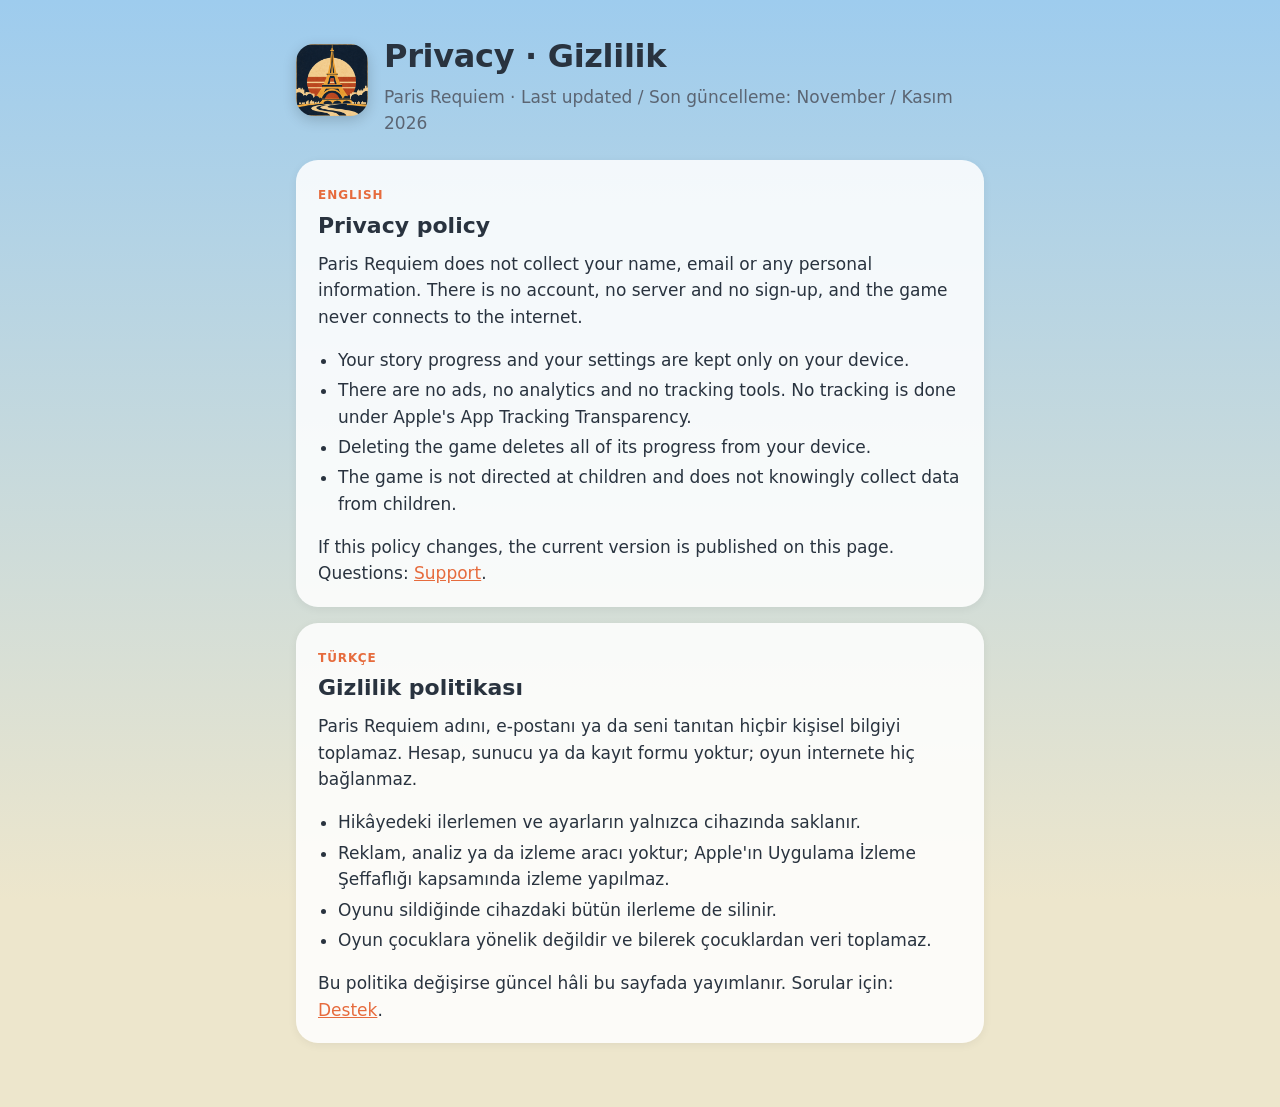
==== privacy.html @ 681c3aca "Site from Siren 8823e82" ====
<!doctype html>
<html lang="en">
<head>
  <meta charset="utf-8">
  <meta name="viewport" content="width=device-width, initial-scale=1">
  <title>Paris Requiem Privacy</title>
  <meta name="description" content="Paris Requiem privacy policy: no personal data is collected; the game works offline.">
  <link rel="icon" href="icon.png">
  <link rel="stylesheet" href="style.css">
</head>
<body>
<main>
  <header>
    <a href="./"><img src="icon.png" alt="Paris Requiem"></a>
    <div>
      <h1>Privacy · Gizlilik</h1>
      <p class="tagline">Paris Requiem · Last updated / Son güncelleme: November / Kasım 2026</p>
    </div>
  </header>
  <section class="card">
    <span class="lang">ENGLISH</span>
    <h2>Privacy policy</h2>
    <p>Paris Requiem does not collect your name, email or any personal information. There is no account,
      no server and no sign-up, and the game never connects to the internet.</p>
    <ul>
      <li>Your story progress and your settings are kept only on your device.</li>
      <li>There are no ads, no analytics and no tracking tools. No tracking is done under Apple's App Tracking Transparency.</li>
      <li>Deleting the game deletes all of its progress from your device.</li>
      <li>The game is not directed at children and does not knowingly collect data from children.</li>
    </ul>
    <p>If this policy changes, the current version is published on this page. Questions: <a href="support.html">Support</a>.</p>
  </section>
  <section class="card">
    <span class="lang">TÜRKÇE</span>
    <h2>Gizlilik politikası</h2>
    <p>Paris Requiem adını, e-postanı ya da seni tanıtan hiçbir kişisel bilgiyi toplamaz. Hesap, sunucu ya da
      kayıt formu yoktur; oyun internete hiç bağlanmaz.</p>
    <ul>
      <li>Hikâyedeki ilerlemen ve ayarların yalnızca cihazında saklanır.</li>
      <li>Reklam, analiz ya da izleme aracı yoktur; Apple'ın Uygulama İzleme Şeffaflığı kapsamında izleme yapılmaz.</li>
      <li>Oyunu sildiğinde cihazdaki bütün ilerleme de silinir.</li>
      <li>Oyun çocuklara yönelik değildir ve bilerek çocuklardan veri toplamaz.</li>
    </ul>
    <p>Bu politika değişirse güncel hâli bu sayfada yayımlanır. Sorular için: <a href="support.html">Destek</a>.</p>
  </section>
</main>
</body>
</html>
---- style.css ----
/* Makas — the game's little website (docs/AppStore.md): the sky of the
   game behind cards of plain text. */

:root {
  --sky-top: #9eccee;
  --sky-bottom: #ede6cc;
  --ink: #29333f;
  --soft: #5b6573;
  --card: rgba(255, 255, 255, 0.86);
  --accent: #e66b3d;
  --line: rgba(41, 51, 63, 0.12);
}

@media (prefers-color-scheme: dark) {
  :root {
    --sky-top: #1d2a3a;
    --sky-bottom: #2b2a26;
    --ink: #eef1f5;
    --soft: #b4bcc7;
    --card: rgba(30, 36, 46, 0.86);
    --line: rgba(238, 241, 245, 0.14);
  }
}

* { box-sizing: border-box; }

html { background: var(--sky-bottom); }

body {
  margin: 0;
  min-height: 100vh;
  color: var(--ink);
  background: linear-gradient(var(--sky-top), var(--sky-bottom)) fixed;
  font: 17px/1.55 ui-rounded, -apple-system, "SF Pro Rounded", system-ui, sans-serif;
}

main {
  max-width: 720px;
  margin: 0 auto;
  padding: 32px 16px 48px;
}

header {
  display: flex;
  align-items: center;
  gap: 16px;
  margin-bottom: 24px;
}

header img {
  width: 72px;
  height: 72px;
  border-radius: 18px;
  box-shadow: 0 4px 14px rgba(0, 0, 0, 0.18);
}

header a { color: inherit; text-decoration: none; }

h1 { margin: 0; font-size: 32px; font-weight: 800; letter-spacing: -0.01em; }
h2 { margin: 0 0 8px; font-size: 22px; font-weight: 800; }
h3 { margin: 20px 0 4px; font-size: 17px; font-weight: 800; }

.tagline { margin: 2px 0 0; color: var(--soft); }

.card {
  background: var(--card);
  border-radius: 22px;
  padding: 20px 22px;
  margin: 0 0 16px;
  box-shadow: 0 2px 10px rgba(0, 0, 0, 0.06);
}

.card p:first-of-type { margin-top: 0; }
.card p:last-child, .card ul:last-child { margin-bottom: 0; }

.lang {
  display: inline-block;
  font-size: 12px;
  font-weight: 800;
  letter-spacing: 0.08em;
  color: var(--accent);
  margin-bottom: 4px;
}

a { color: var(--accent); }

nav {
  display: flex;
  flex-wrap: wrap;
  gap: 10px;
  margin: 0 0 20px;
}

nav a {
  background: var(--card);
  color: var(--ink);
  font-weight: 700;
  text-decoration: none;
  padding: 8px 16px;
  border-radius: 999px;
}

.shots {
  display: flex;
  gap: 16px;
  justify-content: center;
  margin: 8px 0 20px;
}

.shots img {
  width: min(44%, 260px);
  height: auto;
  border-radius: 24px;
  box-shadow: 0 6px 20px rgba(0, 0, 0, 0.18);
}

ul { padding-left: 20px; }
li { margin: 4px 0; }

footer {
  color: var(--soft);
  font-size: 14px;
  text-align: center;
  margin-top: 28px;
}
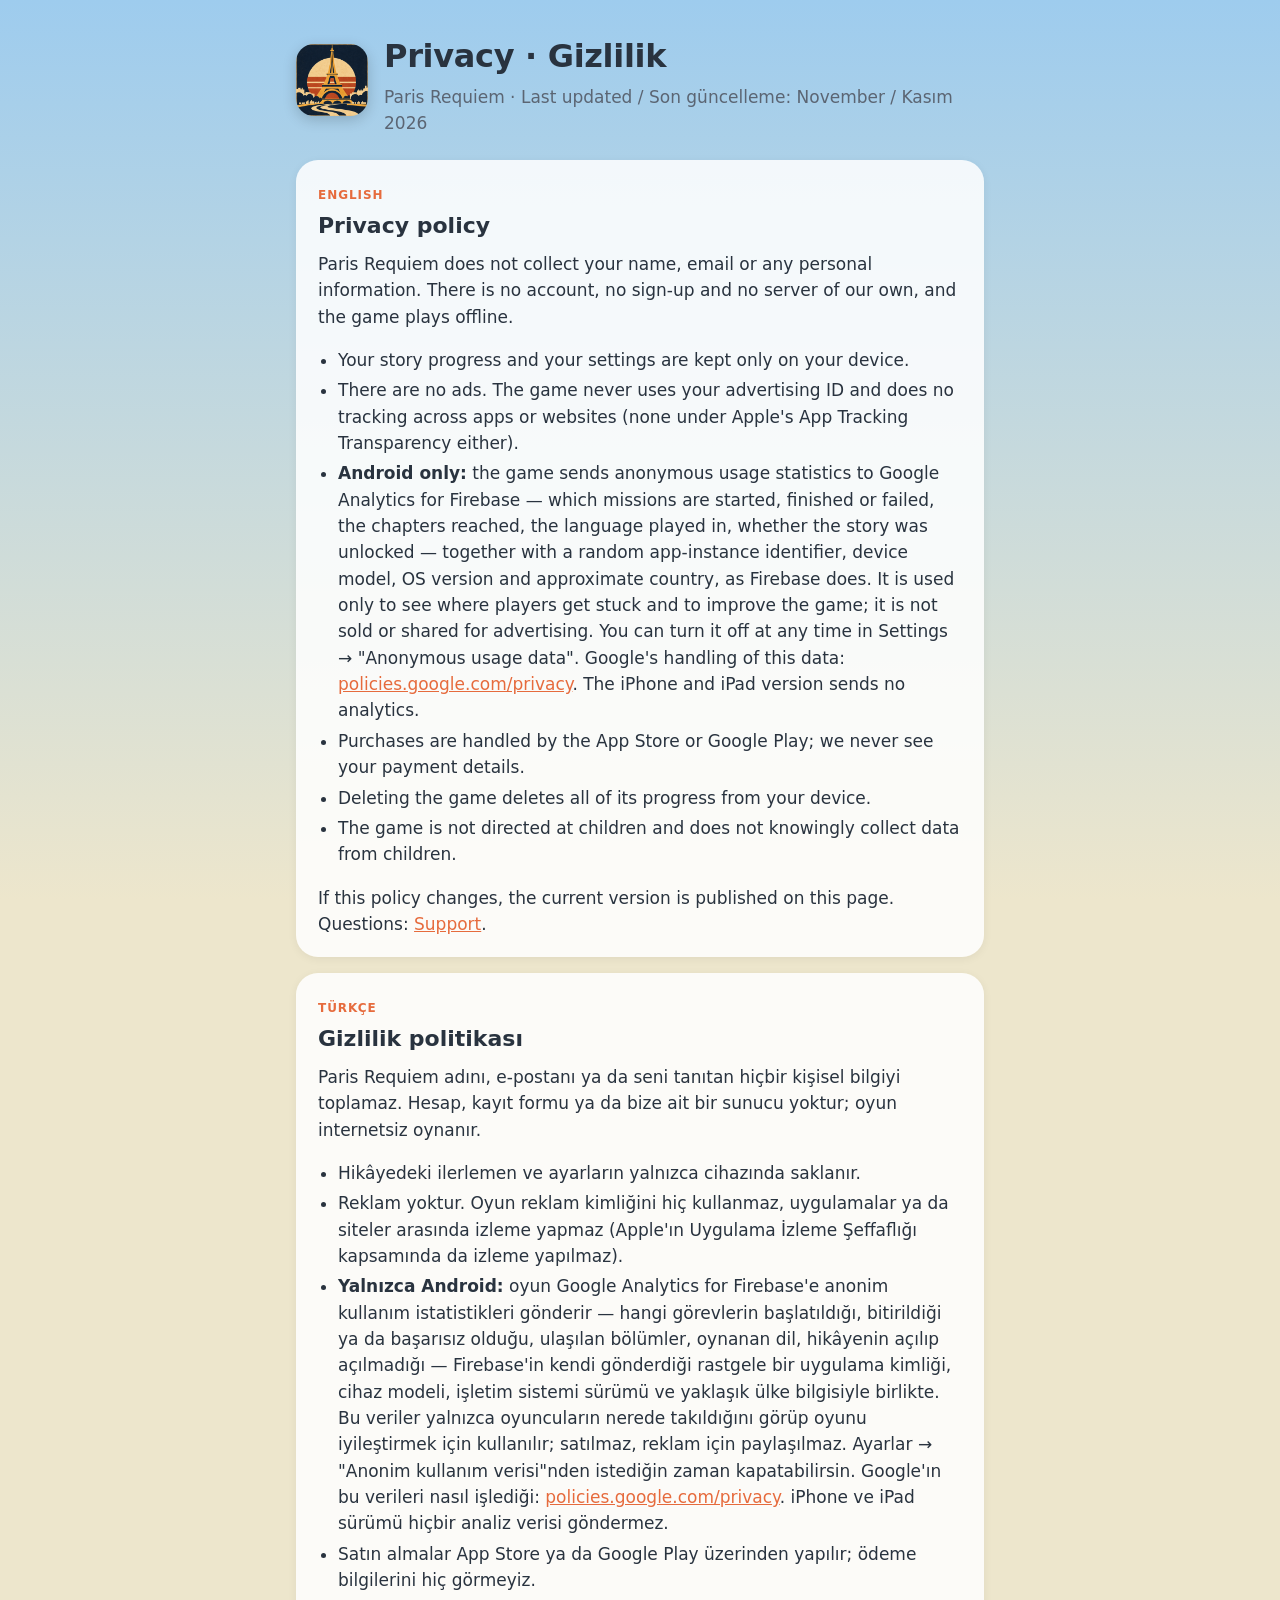
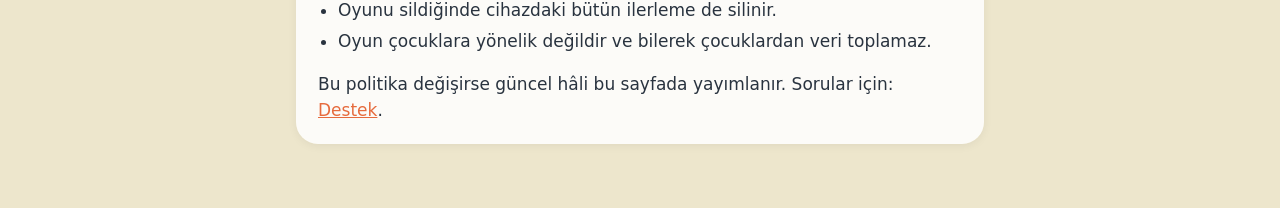
==== commit bfc4bc29: "Site from Siren ff0a568" ====
--- a/privacy.html
+++ b/privacy.html
@@ -4,7 +4,7 @@
   <meta charset="utf-8">
   <meta name="viewport" content="width=device-width, initial-scale=1">
   <title>Paris Requiem Privacy</title>
-  <meta name="description" content="Paris Requiem privacy policy: no personal data is collected; the game works offline.">
+  <meta name="description" content="Paris Requiem privacy policy: no personal data is collected; anonymous usage statistics on Android only, which you can turn off.">
   <link rel="icon" href="icon.png">
   <link rel="stylesheet" href="style.css">
 </head>
@@ -21,10 +21,19 @@
     <span class="lang">ENGLISH</span>
     <h2>Privacy policy</h2>
     <p>Paris Requiem does not collect your name, email or any personal information. There is no account,
-      no server and no sign-up, and the game never connects to the internet.</p>
+      no sign-up and no server of our own, and the game plays offline.</p>
     <ul>
       <li>Your story progress and your settings are kept only on your device.</li>
-      <li>There are no ads, no analytics and no tracking tools. No tracking is done under Apple's App Tracking Transparency.</li>
+      <li>There are no ads. The game never uses your advertising ID and does no tracking across apps or websites
+        (none under Apple's App Tracking Transparency either).</li>
+      <li><strong>Android only:</strong> the game sends anonymous usage statistics to Google Analytics for Firebase —
+        which missions are started, finished or failed, the chapters reached, the language played in, whether the
+        story was unlocked — together with a random app-instance identifier, device model, OS version and approximate
+        country, as Firebase does. It is used only to see where players get stuck and to improve the game; it is not
+        sold or shared for advertising. You can turn it off at any time in Settings → "Anonymous usage data".
+        Google's handling of this data: <a href="https://policies.google.com/privacy">policies.google.com/privacy</a>.
+        The iPhone and iPad version sends no analytics.</li>
+      <li>Purchases are handled by the App Store or Google Play; we never see your payment details.</li>
       <li>Deleting the game deletes all of its progress from your device.</li>
       <li>The game is not directed at children and does not knowingly collect data from children.</li>
     </ul>
@@ -33,11 +42,20 @@
   <section class="card">
     <span class="lang">TÜRKÇE</span>
     <h2>Gizlilik politikası</h2>
-    <p>Paris Requiem adını, e-postanı ya da seni tanıtan hiçbir kişisel bilgiyi toplamaz. Hesap, sunucu ya da
-      kayıt formu yoktur; oyun internete hiç bağlanmaz.</p>
+    <p>Paris Requiem adını, e-postanı ya da seni tanıtan hiçbir kişisel bilgiyi toplamaz. Hesap, kayıt formu ya da
+      bize ait bir sunucu yoktur; oyun internetsiz oynanır.</p>
     <ul>
       <li>Hikâyedeki ilerlemen ve ayarların yalnızca cihazında saklanır.</li>
-      <li>Reklam, analiz ya da izleme aracı yoktur; Apple'ın Uygulama İzleme Şeffaflığı kapsamında izleme yapılmaz.</li>
+      <li>Reklam yoktur. Oyun reklam kimliğini hiç kullanmaz, uygulamalar ya da siteler arasında izleme yapmaz
+        (Apple'ın Uygulama İzleme Şeffaflığı kapsamında da izleme yapılmaz).</li>
+      <li><strong>Yalnızca Android:</strong> oyun Google Analytics for Firebase'e anonim kullanım istatistikleri gönderir —
+        hangi görevlerin başlatıldığı, bitirildiği ya da başarısız olduğu, ulaşılan bölümler, oynanan dil, hikâyenin açılıp
+        açılmadığı — Firebase'in kendi gönderdiği rastgele bir uygulama kimliği, cihaz modeli, işletim sistemi sürümü ve
+        yaklaşık ülke bilgisiyle birlikte. Bu veriler yalnızca oyuncuların nerede takıldığını görüp oyunu iyileştirmek için
+        kullanılır; satılmaz, reklam için paylaşılmaz. Ayarlar → "Anonim kullanım verisi"nden istediğin zaman kapatabilirsin.
+        Google'ın bu verileri nasıl işlediği: <a href="https://policies.google.com/privacy">policies.google.com/privacy</a>.
+        iPhone ve iPad sürümü hiçbir analiz verisi göndermez.</li>
+      <li>Satın almalar App Store ya da Google Play üzerinden yapılır; ödeme bilgilerini hiç görmeyiz.</li>
       <li>Oyunu sildiğinde cihazdaki bütün ilerleme de silinir.</li>
       <li>Oyun çocuklara yönelik değildir ve bilerek çocuklardan veri toplamaz.</li>
     </ul>
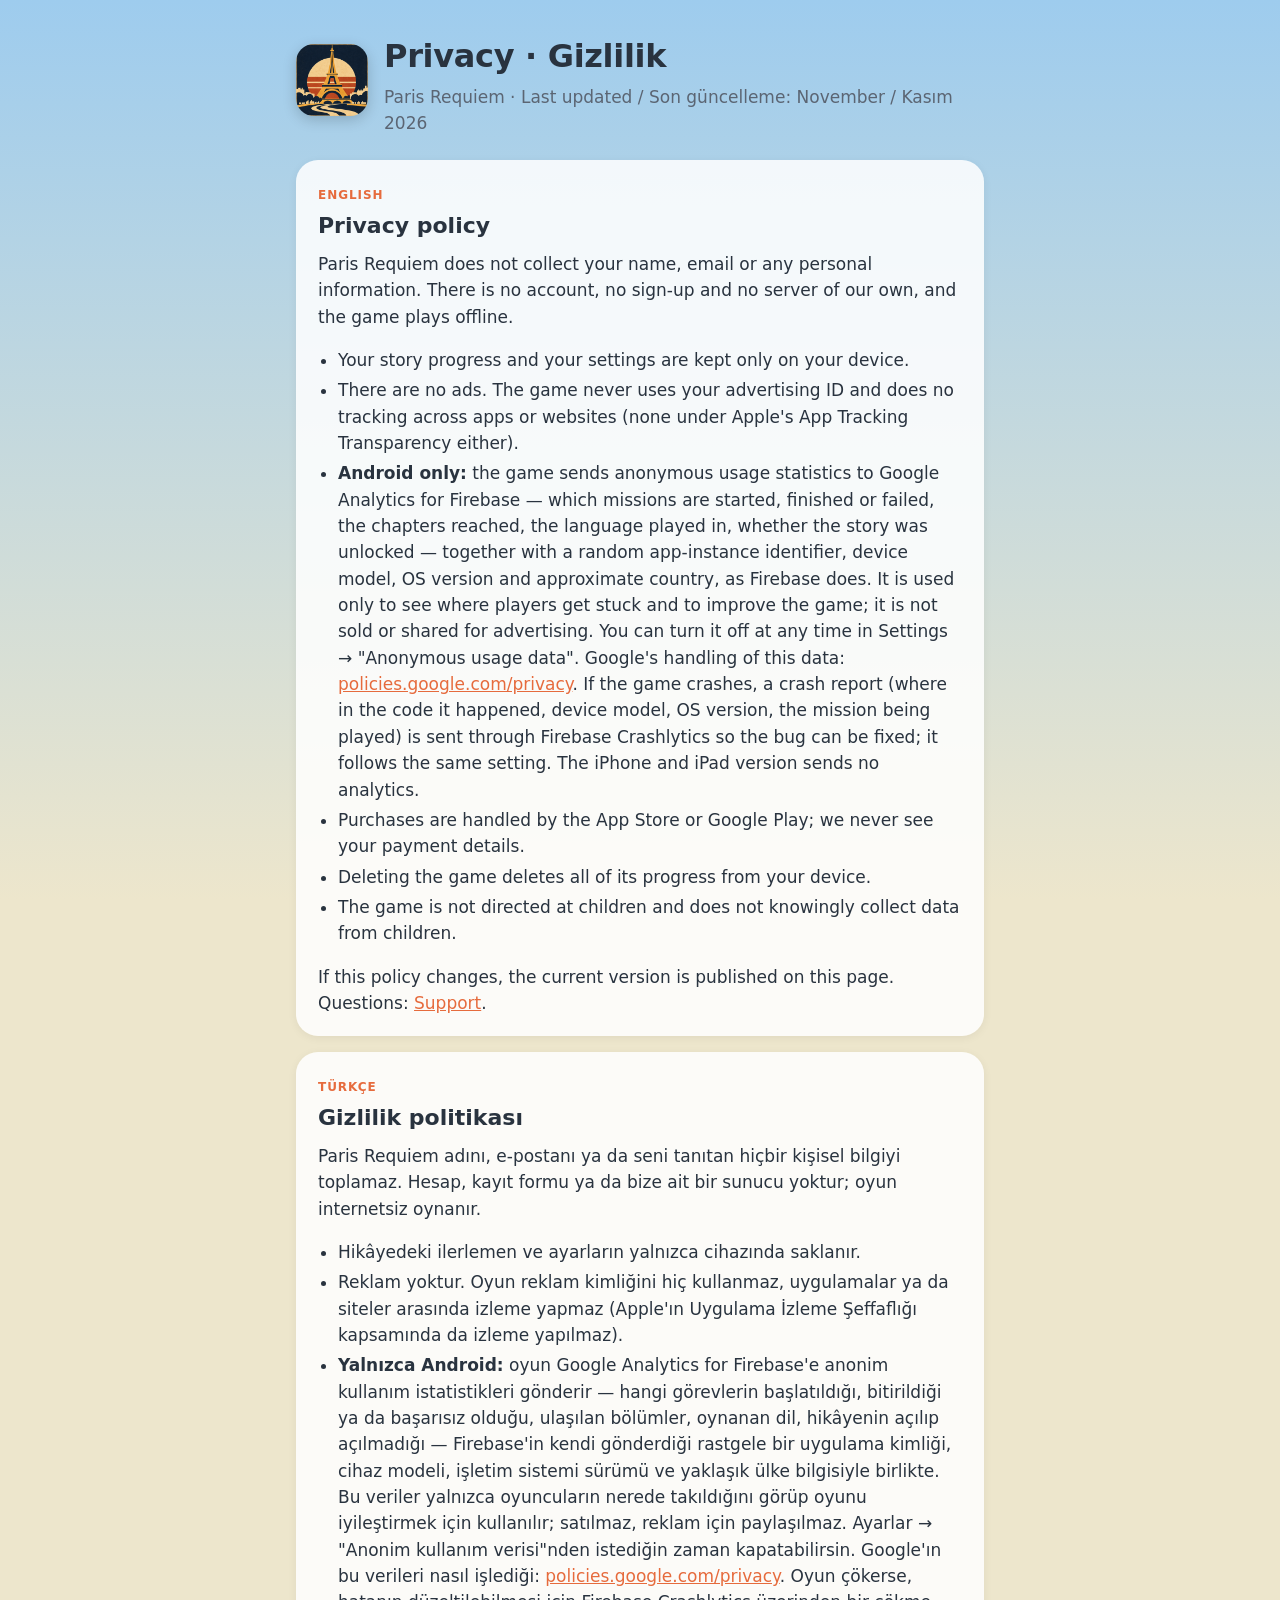
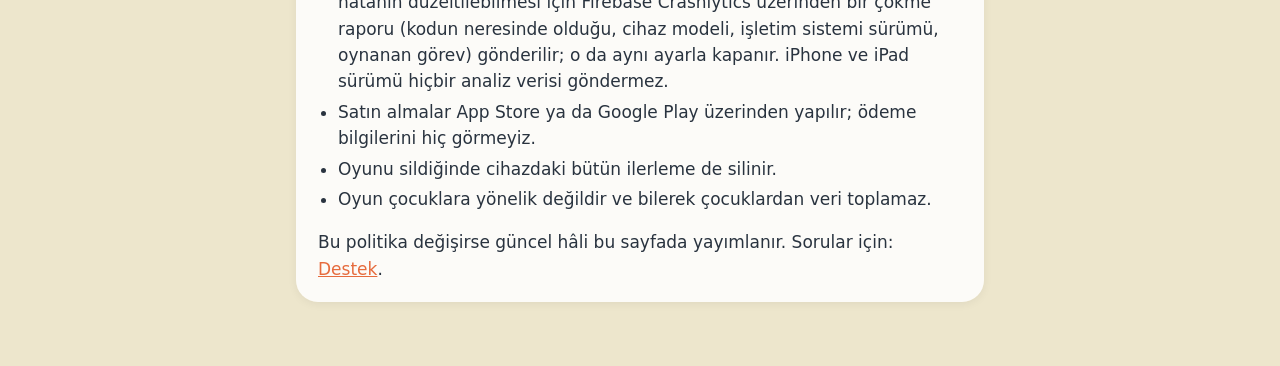
==== commit 3fe484fc: "Site from Siren 761bde3" ====
--- a/privacy.html
+++ b/privacy.html
@@ -4,7 +4,7 @@
   <meta charset="utf-8">
   <meta name="viewport" content="width=device-width, initial-scale=1">
   <title>Paris Requiem Privacy</title>
-  <meta name="description" content="Paris Requiem privacy policy: no personal data is collected; anonymous usage statistics on Android only, which you can turn off.">
+  <meta name="description" content="Paris Requiem privacy policy: no personal data is collected; anonymous usage statistics and crash reports on Android only, which you can turn off.">
   <link rel="icon" href="icon.png">
   <link rel="stylesheet" href="style.css">
 </head>
@@ -32,6 +32,8 @@
         country, as Firebase does. It is used only to see where players get stuck and to improve the game; it is not
         sold or shared for advertising. You can turn it off at any time in Settings → "Anonymous usage data".
         Google's handling of this data: <a href="https://policies.google.com/privacy">policies.google.com/privacy</a>.
+        If the game crashes, a crash report (where in the code it happened, device model, OS version, the mission being
+        played) is sent through Firebase Crashlytics so the bug can be fixed; it follows the same setting.
         The iPhone and iPad version sends no analytics.</li>
       <li>Purchases are handled by the App Store or Google Play; we never see your payment details.</li>
       <li>Deleting the game deletes all of its progress from your device.</li>
@@ -54,6 +56,8 @@
         yaklaşık ülke bilgisiyle birlikte. Bu veriler yalnızca oyuncuların nerede takıldığını görüp oyunu iyileştirmek için
         kullanılır; satılmaz, reklam için paylaşılmaz. Ayarlar → "Anonim kullanım verisi"nden istediğin zaman kapatabilirsin.
         Google'ın bu verileri nasıl işlediği: <a href="https://policies.google.com/privacy">policies.google.com/privacy</a>.
+        Oyun çökerse, hatanın düzeltilebilmesi için Firebase Crashlytics üzerinden bir çökme raporu (kodun neresinde olduğu,
+        cihaz modeli, işletim sistemi sürümü, oynanan görev) gönderilir; o da aynı ayarla kapanır.
         iPhone ve iPad sürümü hiçbir analiz verisi göndermez.</li>
       <li>Satın almalar App Store ya da Google Play üzerinden yapılır; ödeme bilgilerini hiç görmeyiz.</li>
       <li>Oyunu sildiğinde cihazdaki bütün ilerleme de silinir.</li>
